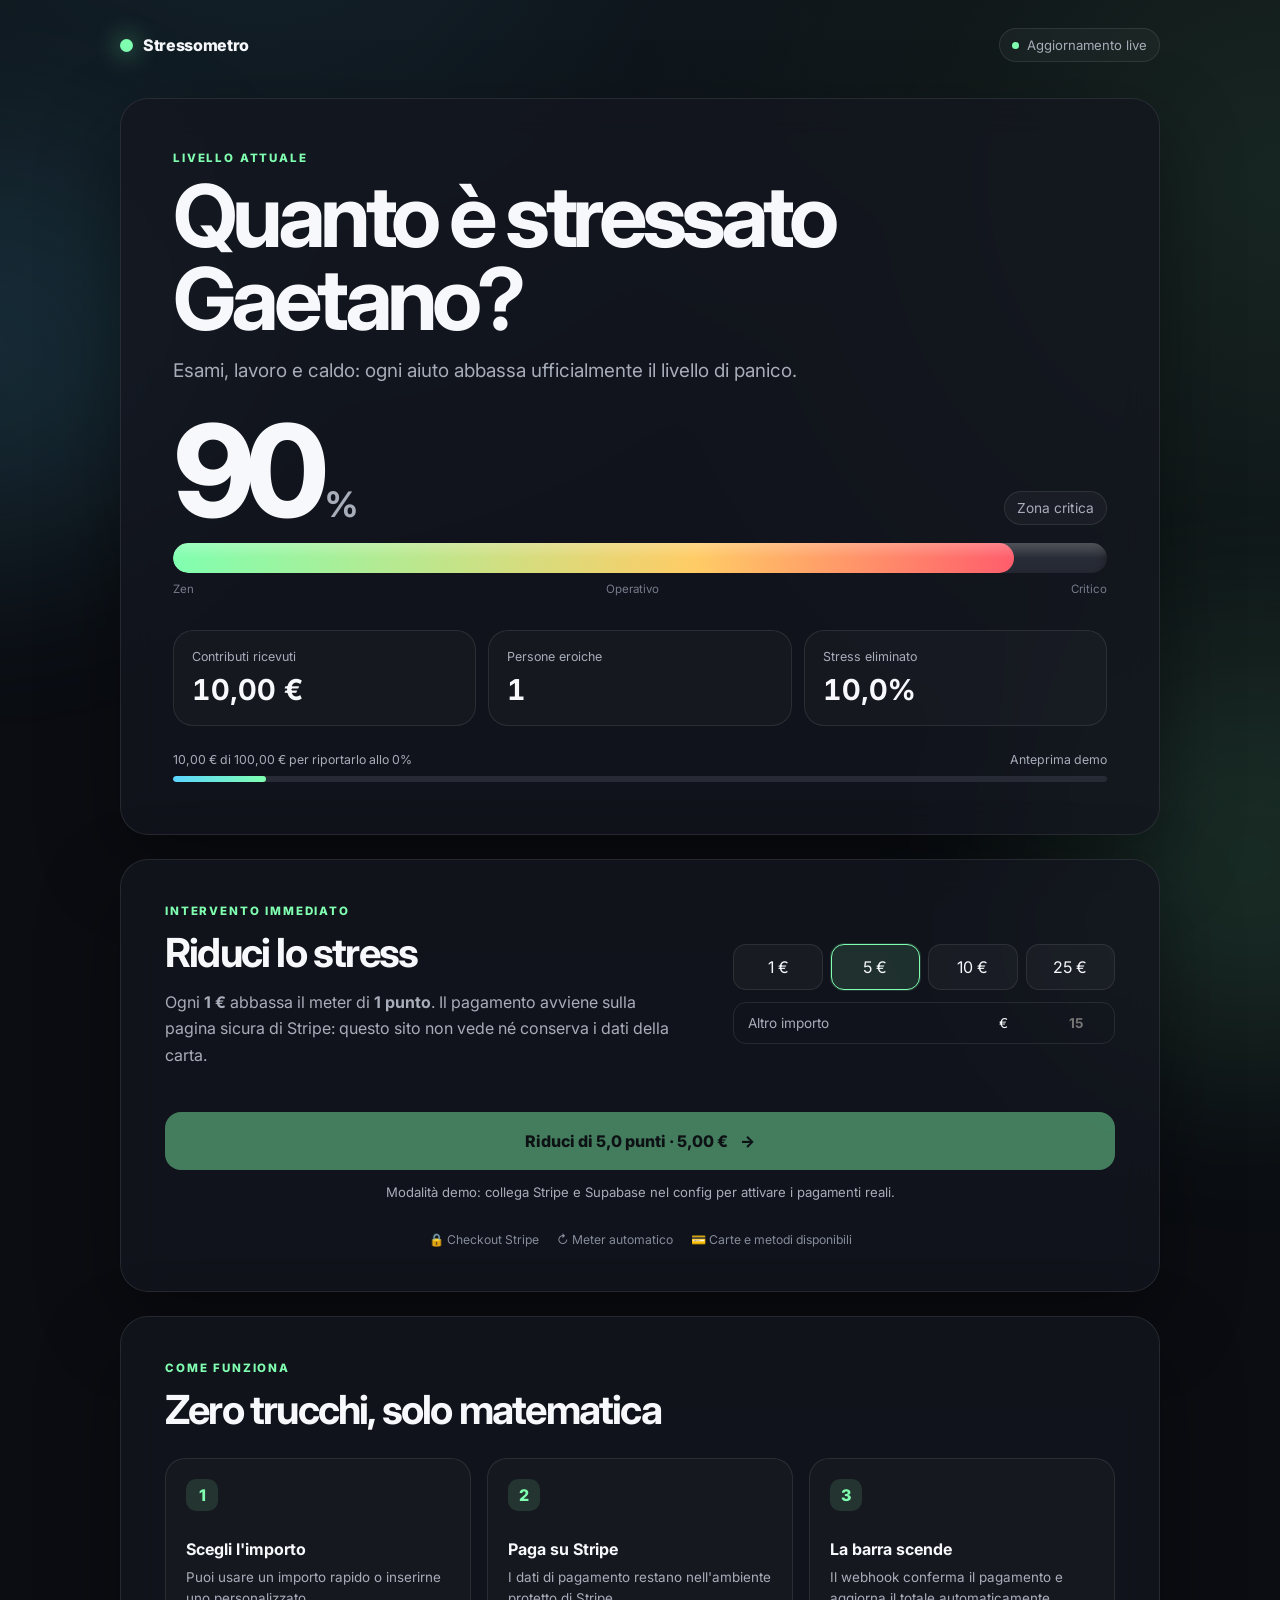
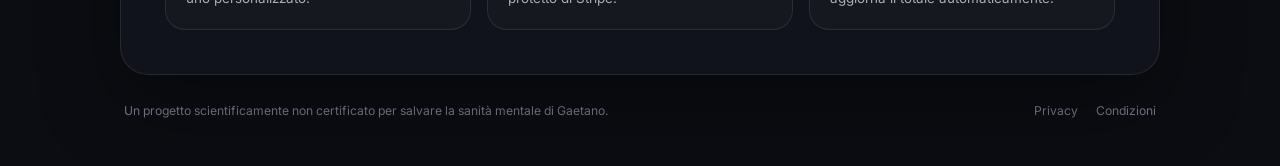
==== index.html @ 4b4e383a "Add files via upload" ====
<!doctype html>
<html lang="it">
<head>
  <meta charset="utf-8">
  <meta name="viewport" content="width=device-width, initial-scale=1">
  <meta name="theme-color" content="#11131a">
  <meta name="description" content="Lo stressometro di Gaetano: ogni contributo abbassa il livello di stress.">
  <title>Stressometro di Gaetano</title>
  <link rel="icon" href="assets/favicon.svg" type="image/svg+xml">
  <link rel="preconnect" href="https://fonts.googleapis.com">
  <link rel="preconnect" href="https://fonts.gstatic.com" crossorigin>
  <link href="https://fonts.googleapis.com/css2?family=Inter:wght@400;500;600;700;800&display=swap" rel="stylesheet">
  <link rel="stylesheet" href="styles.css">
  <script src="config.js"></script>
  <script src="app.js" defer></script>
</head>
<body>
  <div class="background-orb orb-one" aria-hidden="true"></div>
  <div class="background-orb orb-two" aria-hidden="true"></div>

  <main class="page-shell">
    <header class="hero">
      <a class="brand" href="./" aria-label="Torna alla pagina principale">
        <span class="brand-dot" aria-hidden="true"></span>
        <span>Stressometro</span>
      </a>
      <span class="live-pill"><span class="live-dot" aria-hidden="true"></span> Aggiornamento live</span>
    </header>

    <section class="meter-card" aria-labelledby="page-title">
      <div class="meter-copy">
        <p class="eyebrow">Livello attuale</p>
        <h1 id="page-title">Quanto è stressato <span id="owner-name">Gaetano</span>?</h1>
        <p id="message" class="lead">Situazione sotto osservazione.</p>
      </div>

      <div class="meter-value-row">
        <div class="meter-number-wrap">
          <span id="stress-value" class="meter-number">--</span><span class="meter-unit">%</span>
        </div>
        <span id="stress-label" class="stress-label">Caricamento…</span>
      </div>

      <div class="meter-track" role="progressbar" aria-label="Livello di stress" aria-valuemin="0" aria-valuemax="100" aria-valuenow="0">
        <div id="meter-fill" class="meter-fill"></div>
        <div class="meter-gloss" aria-hidden="true"></div>
      </div>

      <div class="meter-scale" aria-hidden="true">
        <span>Zen</span>
        <span>Operativo</span>
        <span>Critico</span>
      </div>

      <div class="stats-grid">
        <article class="stat-box">
          <span class="stat-label">Contributi ricevuti</span>
          <strong id="total-donated">€0,00</strong>
        </article>
        <article class="stat-box">
          <span class="stat-label">Persone eroiche</span>
          <strong id="donation-count">0</strong>
        </article>
        <article class="stat-box">
          <span class="stat-label">Stress eliminato</span>
          <strong id="stress-removed">0%</strong>
        </article>
      </div>

      <div class="goal-area">
        <div class="goal-copy">
          <span id="goal-copy">€0,00 di €100,00 per riportarlo allo 0%</span>
          <span id="last-updated">In attesa dei dati…</span>
        </div>
        <div class="goal-track" aria-hidden="true"><div id="goal-fill" class="goal-fill"></div></div>
      </div>
    </section>

    <section class="donation-card" aria-labelledby="donation-title">
      <div>
        <p class="eyebrow">Intervento immediato</p>
        <h2 id="donation-title">Riduci lo stress</h2>
        <p class="donation-explanation">
          Ogni <strong id="ratio-copy">1 €</strong> abbassa il meter di <strong>1 punto</strong>. Il pagamento avviene sulla pagina sicura di Stripe: questo sito non vede né conserva i dati della carta.
        </p>
      </div>

      <div class="amount-selector" aria-label="Scegli l'importo">
        <div id="preset-buttons" class="preset-buttons"></div>
        <label class="custom-amount">
          <span>Altro importo</span>
          <span class="input-wrap">
            <span aria-hidden="true">€</span>
            <input id="custom-amount" type="number" inputmode="decimal" min="1" step="0.50" placeholder="15">
          </span>
        </label>
      </div>

      <button id="donate-button" class="donate-button" type="button" disabled>
        <span id="donate-button-label">Dona con Stripe</span>
        <span aria-hidden="true">→</span>
      </button>
      <p id="payment-status" class="payment-status" role="status" aria-live="polite"></p>

      <div class="trust-row" aria-label="Informazioni sul pagamento">
        <span>🔒 Checkout Stripe</span>
        <span>↻ Meter automatico</span>
        <span>💳 Carte e metodi disponibili</span>
      </div>
    </section>

    <section class="how-card" aria-labelledby="how-title">
      <p class="eyebrow">Come funziona</p>
      <h2 id="how-title">Zero trucchi, solo matematica</h2>
      <div class="steps">
        <article><span>1</span><h3>Scegli l'importo</h3><p>Puoi usare un importo rapido o inserirne uno personalizzato.</p></article>
        <article><span>2</span><h3>Paga su Stripe</h3><p>I dati di pagamento restano nell'ambiente protetto di Stripe.</p></article>
        <article><span>3</span><h3>La barra scende</h3><p>Il webhook conferma il pagamento e aggiorna il totale automaticamente.</p></article>
      </div>
    </section>

    <footer>
      <p>Un progetto scientificamente non certificato per salvare la sanità mentale di <span id="footer-owner">Gaetano</span>.</p>
      <nav aria-label="Link legali">
        <a href="privacy.html">Privacy</a>
        <a href="terms.html">Condizioni</a>
      </nav>
    </footer>
  </main>

  <div id="toast" class="toast" role="status" aria-live="polite" hidden></div>
</body>
</html>
---- styles.css ----
:root {
  --bg: #0b0d12;
  --surface: rgba(20, 23, 31, 0.78);
  --surface-strong: #151821;
  --border: rgba(255, 255, 255, 0.09);
  --text: #f7f8fb;
  --muted: #a8adba;
  --accent: #80ffb0;
  --accent-2: #5bd5ff;
  --danger: #ff5d6c;
  --warning: #ffcc66;
  --radius-xl: 28px;
  --radius-lg: 20px;
  --shadow: 0 30px 80px rgba(0, 0, 0, 0.35);
  font-family: Inter, system-ui, -apple-system, BlinkMacSystemFont, "Segoe UI", sans-serif;
  color-scheme: dark;
}

* { box-sizing: border-box; }
html { scroll-behavior: smooth; }
body {
  margin: 0;
  min-height: 100vh;
  overflow-x: hidden;
  color: var(--text);
  background:
    radial-gradient(circle at 20% -10%, rgba(91, 213, 255, 0.11), transparent 34%),
    radial-gradient(circle at 100% 10%, rgba(128, 255, 176, 0.10), transparent 32%),
    var(--bg);
}
button, input { font: inherit; }
a { color: inherit; }

.background-orb {
  position: fixed;
  width: 420px;
  height: 420px;
  border-radius: 50%;
  filter: blur(100px);
  opacity: 0.13;
  pointer-events: none;
}
.orb-one { top: 16%; left: -220px; background: #5bd5ff; }
.orb-two { bottom: -170px; right: -180px; background: #80ffb0; }

.page-shell { width: min(1040px, calc(100% - 32px)); margin: 0 auto; padding: 28px 0 48px; }
.hero { display: flex; align-items: center; justify-content: space-between; margin-bottom: 36px; }
.brand { display: inline-flex; align-items: center; gap: 10px; text-decoration: none; font-weight: 800; letter-spacing: -0.02em; }
.brand-dot { width: 13px; height: 13px; border-radius: 50%; background: var(--accent); box-shadow: 0 0 24px rgba(128, 255, 176, 0.85); }
.live-pill { display: inline-flex; align-items: center; gap: 8px; padding: 8px 12px; border: 1px solid var(--border); border-radius: 999px; color: var(--muted); background: rgba(255,255,255,.035); font-size: .82rem; }
.live-dot { width: 7px; height: 7px; border-radius: 50%; background: var(--accent); animation: pulse 1.8s infinite; }

.meter-card, .donation-card, .how-card {
  border: 1px solid var(--border);
  border-radius: var(--radius-xl);
  background: var(--surface);
  backdrop-filter: blur(18px);
  box-shadow: var(--shadow);
}
.meter-card { padding: clamp(24px, 5vw, 52px); }
.meter-copy { max-width: 720px; }
.eyebrow { margin: 0 0 10px; color: var(--accent); text-transform: uppercase; letter-spacing: .16em; font-size: .72rem; font-weight: 800; }
h1, h2, h3, p { margin-top: 0; }
h1 { margin-bottom: 14px; font-size: clamp(2.25rem, 7vw, 5.4rem); line-height: .96; letter-spacing: -.065em; }
h2 { margin-bottom: 12px; font-size: clamp(1.65rem, 4vw, 2.5rem); letter-spacing: -.045em; }
.lead { margin-bottom: 34px; max-width: 680px; color: var(--muted); font-size: clamp(1rem, 2vw, 1.18rem); line-height: 1.65; }
.meter-value-row { display: flex; align-items: flex-end; justify-content: space-between; gap: 20px; margin-bottom: 18px; }
.meter-number-wrap { display: flex; align-items: baseline; }
.meter-number { font-size: clamp(4rem, 15vw, 8rem); font-weight: 800; line-height: .8; letter-spacing: -.08em; font-variant-numeric: tabular-nums; }
.meter-unit { margin-left: 6px; color: var(--muted); font-size: clamp(1.4rem, 4vw, 2.2rem); font-weight: 700; }
.stress-label { padding: 8px 12px; border: 1px solid var(--border); border-radius: 999px; background: rgba(255,255,255,.035); color: var(--muted); font-size: .86rem; white-space: nowrap; }
.meter-track { position: relative; height: 30px; overflow: hidden; border-radius: 999px; background: #272b35; box-shadow: inset 0 2px 8px rgba(0,0,0,.35); }
.meter-fill { width: 0%; height: 100%; border-radius: inherit; background: linear-gradient(90deg, var(--accent), var(--warning) 62%, var(--danger)); transition: width 1.1s cubic-bezier(.2,.85,.2,1); }
.meter-gloss { position: absolute; inset: 0; background: linear-gradient(180deg, rgba(255,255,255,.22), transparent 50%); pointer-events: none; }
.meter-scale { display: flex; justify-content: space-between; margin-top: 9px; color: #747b8b; font-size: .72rem; }
.stats-grid { display: grid; grid-template-columns: repeat(3, 1fr); gap: 12px; margin-top: 34px; }
.stat-box { padding: 18px; border: 1px solid var(--border); border-radius: var(--radius-lg); background: rgba(255,255,255,.025); }
.stat-label { display: block; margin-bottom: 8px; color: var(--muted); font-size: .78rem; }
.stat-box strong { font-size: clamp(1.3rem, 4vw, 1.8rem); font-variant-numeric: tabular-nums; }
.goal-area { margin-top: 26px; }
.goal-copy { display: flex; justify-content: space-between; gap: 16px; margin-bottom: 9px; color: var(--muted); font-size: .77rem; }
.goal-track { height: 6px; overflow: hidden; border-radius: 99px; background: #272b35; }
.goal-fill { height: 100%; width: 0; border-radius: inherit; background: linear-gradient(90deg, var(--accent-2), var(--accent)); transition: width 1s ease; }

.donation-card { display: grid; grid-template-columns: 1.15fr .85fr; gap: 28px 52px; margin-top: 24px; padding: clamp(24px, 5vw, 44px); }
.donation-explanation { max-width: 620px; color: var(--muted); line-height: 1.65; }
.amount-selector { align-self: center; }
.preset-buttons { display: grid; grid-template-columns: repeat(4, 1fr); gap: 8px; margin-bottom: 12px; }
.amount-button { min-height: 46px; border: 1px solid var(--border); border-radius: 13px; background: rgba(255,255,255,.035); color: var(--text); cursor: pointer; transition: transform .2s, border-color .2s, background .2s; }
.amount-button:hover { transform: translateY(-2px); border-color: rgba(128,255,176,.4); }
.amount-button.active { border-color: var(--accent); background: rgba(128,255,176,.12); box-shadow: 0 0 0 1px rgba(128,255,176,.15); }
.custom-amount { display: flex; align-items: center; justify-content: space-between; gap: 16px; padding: 11px 14px; border: 1px solid var(--border); border-radius: 13px; color: var(--muted); font-size: .85rem; }
.input-wrap { display: flex; align-items: center; gap: 4px; color: var(--text); }
.custom-amount input { width: 88px; border: 0; outline: 0; background: transparent; color: var(--text); text-align: right; font-weight: 700; }
.donate-button { grid-column: 1 / -1; display: flex; align-items: center; justify-content: center; gap: 12px; min-height: 58px; border: 0; border-radius: 16px; background: var(--accent); color: #09110d; font-weight: 800; font-size: 1rem; cursor: pointer; box-shadow: 0 12px 36px rgba(128,255,176,.18); transition: transform .2s, opacity .2s; }
.donate-button:hover:not(:disabled) { transform: translateY(-2px); }
.donate-button:disabled { cursor: not-allowed; opacity: .45; box-shadow: none; }
.payment-status { grid-column: 1 / -1; min-height: 20px; margin: -14px 0 0; color: var(--muted); font-size: .82rem; text-align: center; }
.trust-row { grid-column: 1 / -1; display: flex; justify-content: center; flex-wrap: wrap; gap: 18px; color: #858c9a; font-size: .76rem; }

.how-card { margin-top: 24px; padding: clamp(24px, 5vw, 44px); }
.steps { display: grid; grid-template-columns: repeat(3, 1fr); gap: 16px; margin-top: 24px; }
.steps article { padding: 20px; border: 1px solid var(--border); border-radius: var(--radius-lg); background: rgba(255,255,255,.025); }
.steps article > span { display: grid; place-items: center; width: 32px; height: 32px; margin-bottom: 28px; border-radius: 10px; background: rgba(128,255,176,.12); color: var(--accent); font-weight: 800; }
.steps h3 { margin-bottom: 8px; font-size: 1rem; }
.steps p { margin-bottom: 0; color: var(--muted); font-size: .84rem; line-height: 1.55; }
footer { display: flex; justify-content: space-between; gap: 20px; padding: 28px 4px 0; color: #747b8b; font-size: .76rem; }
footer p { margin: 0; }
footer nav { display: flex; gap: 18px; }
footer a { text-decoration: none; }
footer a:hover { color: var(--text); }
.toast { position: fixed; right: 22px; bottom: 22px; z-index: 10; max-width: 360px; padding: 15px 18px; border: 1px solid rgba(128,255,176,.3); border-radius: 14px; background: #171b23; box-shadow: var(--shadow); color: var(--text); font-size: .88rem; }

.legal-page { width: min(760px, calc(100% - 32px)); margin: 0 auto; padding: 50px 0; }
.legal-page .back-link { display: inline-block; margin-bottom: 34px; color: var(--accent); text-decoration: none; }
.legal-page h1 { font-size: clamp(2.2rem, 8vw, 4.5rem); }
.legal-page h2 { margin-top: 34px; font-size: 1.35rem; }
.legal-page p, .legal-page li { color: var(--muted); line-height: 1.7; }
.legal-note { padding: 16px; border: 1px solid rgba(255,204,102,.25); border-radius: 14px; background: rgba(255,204,102,.06); }

@keyframes pulse { 0%,100% { opacity: 1; box-shadow: 0 0 0 0 rgba(128,255,176,.3); } 50% { opacity: .55; box-shadow: 0 0 0 6px rgba(128,255,176,0); } }
@media (prefers-reduced-motion: reduce) { *, *::before, *::after { scroll-behavior: auto !important; animation-duration: .01ms !important; animation-iteration-count: 1 !important; transition-duration: .01ms !important; } }
@media (max-width: 760px) {
  .page-shell { width: min(100% - 20px, 1040px); padding-top: 18px; }
  .hero { margin-bottom: 20px; }
  .meter-card, .donation-card, .how-card { border-radius: 22px; }
  .meter-value-row { align-items: flex-start; flex-direction: column; }
  .stats-grid, .steps { grid-template-columns: 1fr; }
  .donation-card { grid-template-columns: 1fr; gap: 22px; }
  .goal-copy { flex-direction: column; gap: 4px; }
  footer { flex-direction: column; }
}
@media (max-width: 430px) {
  .live-pill { font-size: 0; }
  .live-pill::after { content: "Live"; font-size: .78rem; }
  .preset-buttons { grid-template-columns: repeat(2, 1fr); }
}
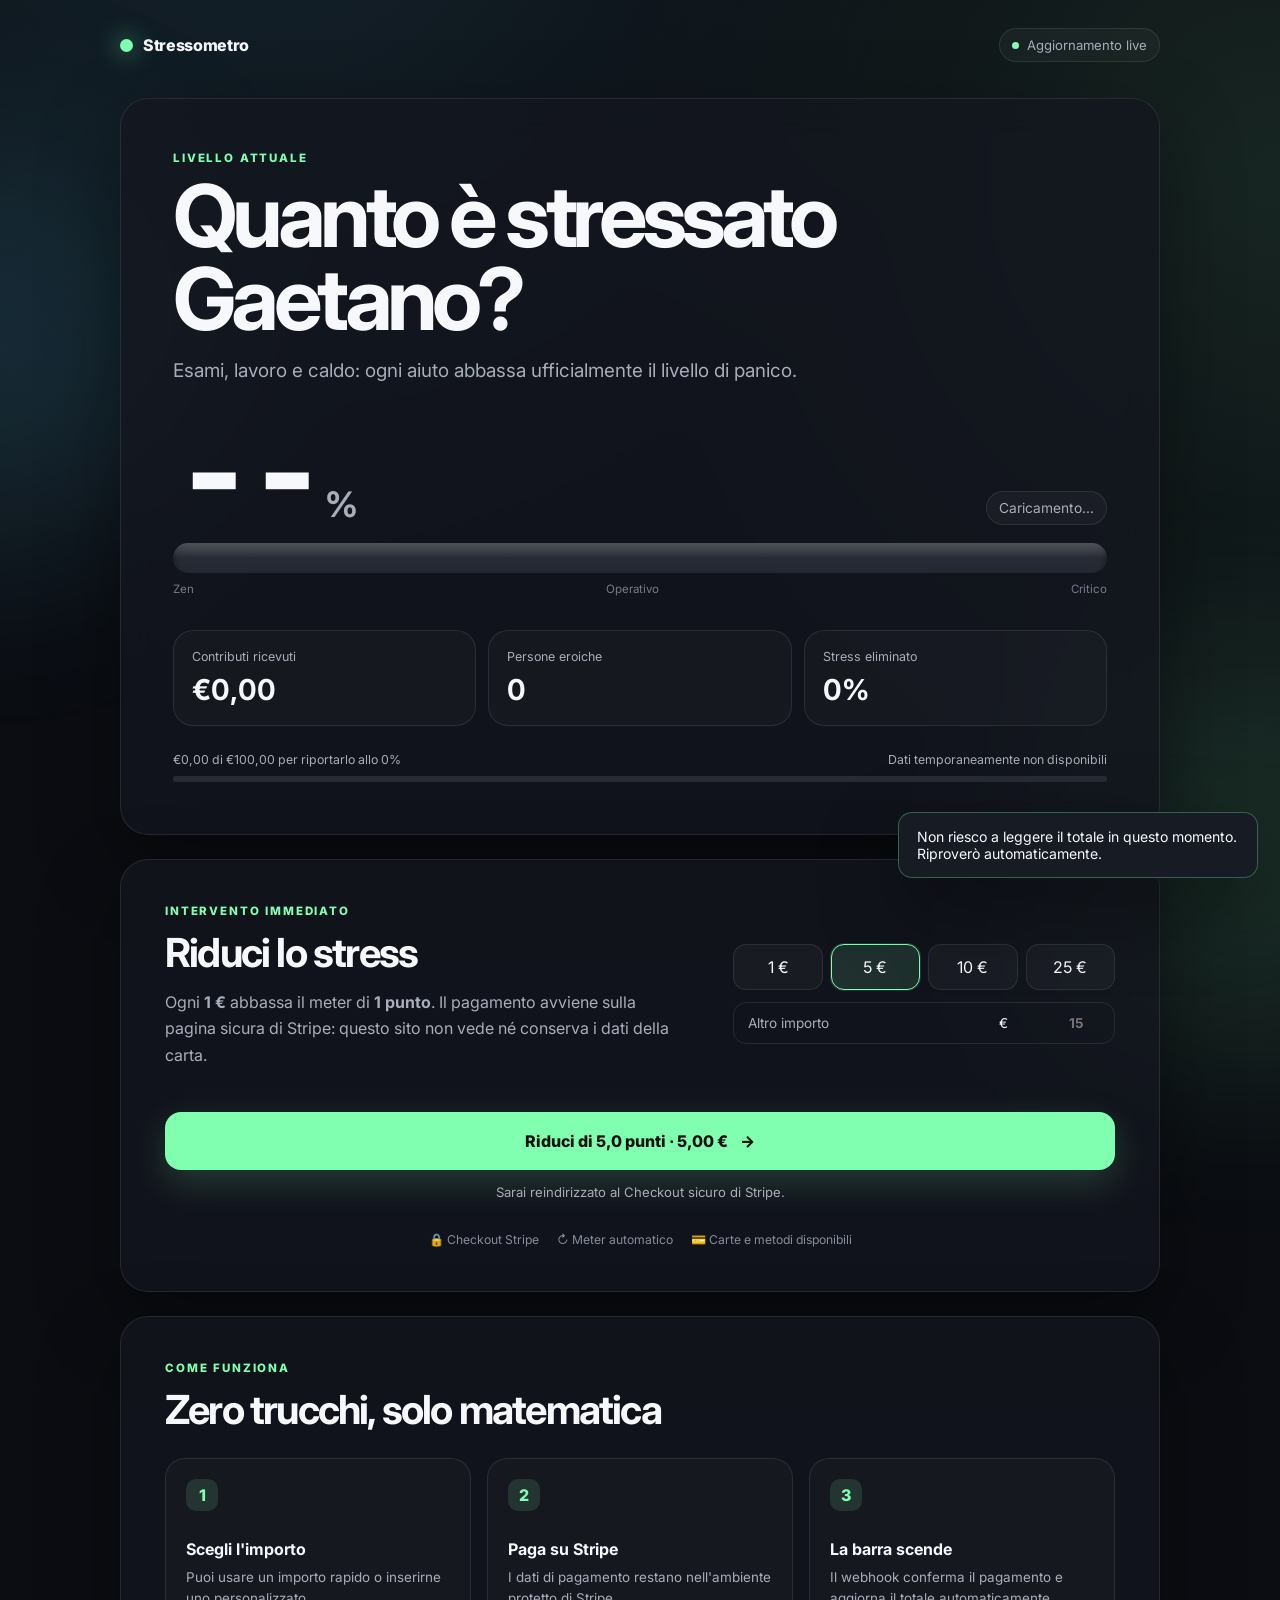
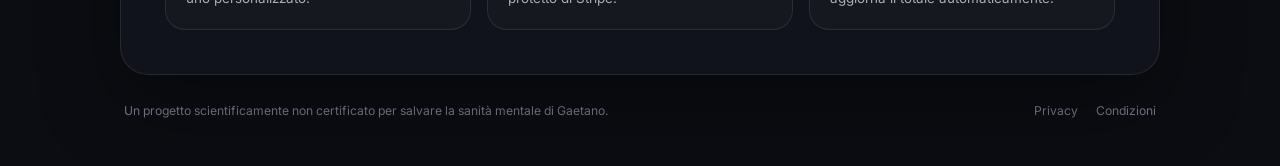
==== commit caa12c04: "Add versioning to script tags in index.html Updated script tags to include versioning for cache bust" ====
--- a/index.html
+++ b/index.html
@@ -11,9 +11,8 @@
   <link rel="preconnect" href="https://fonts.gstatic.com" crossorigin>
   <link href="https://fonts.googleapis.com/css2?family=Inter:wght@400;500;600;700;800&display=swap" rel="stylesheet">
   <link rel="stylesheet" href="styles.css">
-  <script src="config.js"></script>
-  <script src="app.js" defer></script>
-</head>
+  <script src="config.js?v=2"></script>
+  <script src="app.js?v=2" defer></script>
 <body>
   <div class="background-orb orb-one" aria-hidden="true"></div>
   <div class="background-orb orb-two" aria-hidden="true"></div>
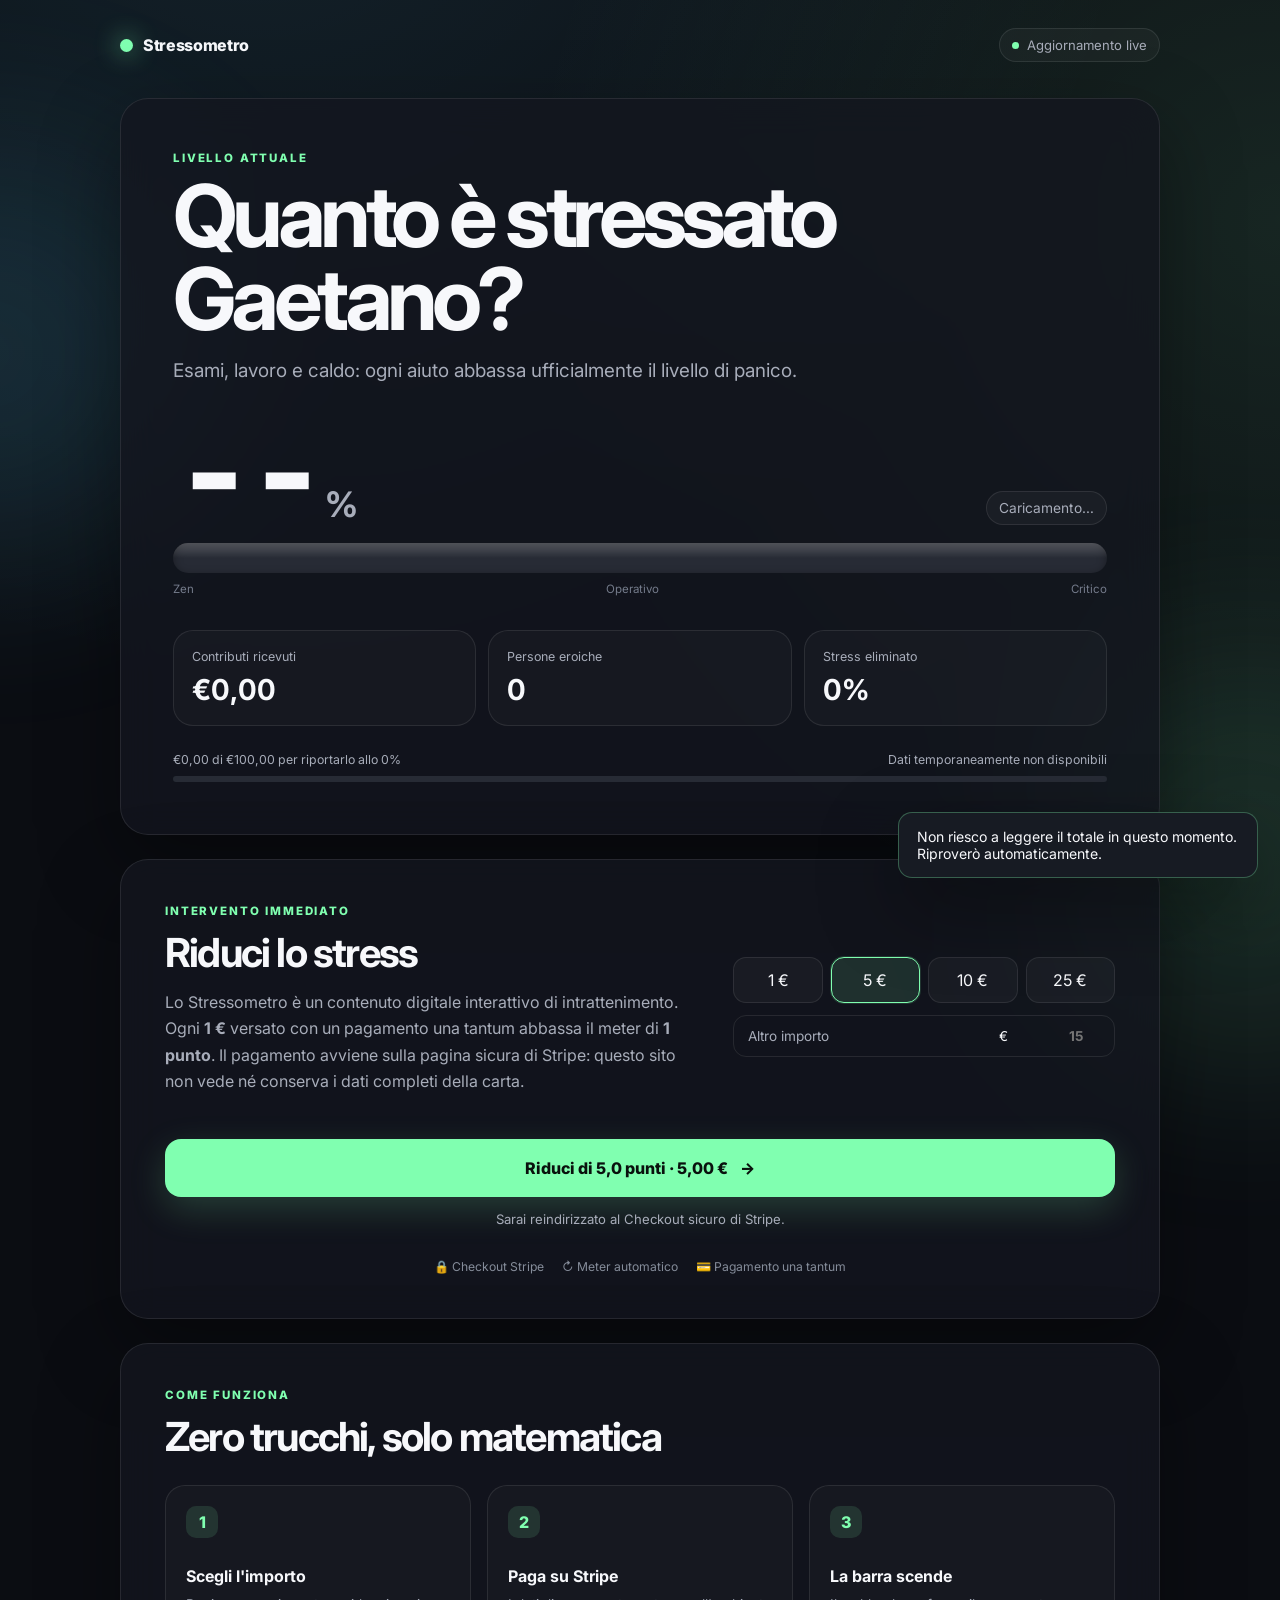
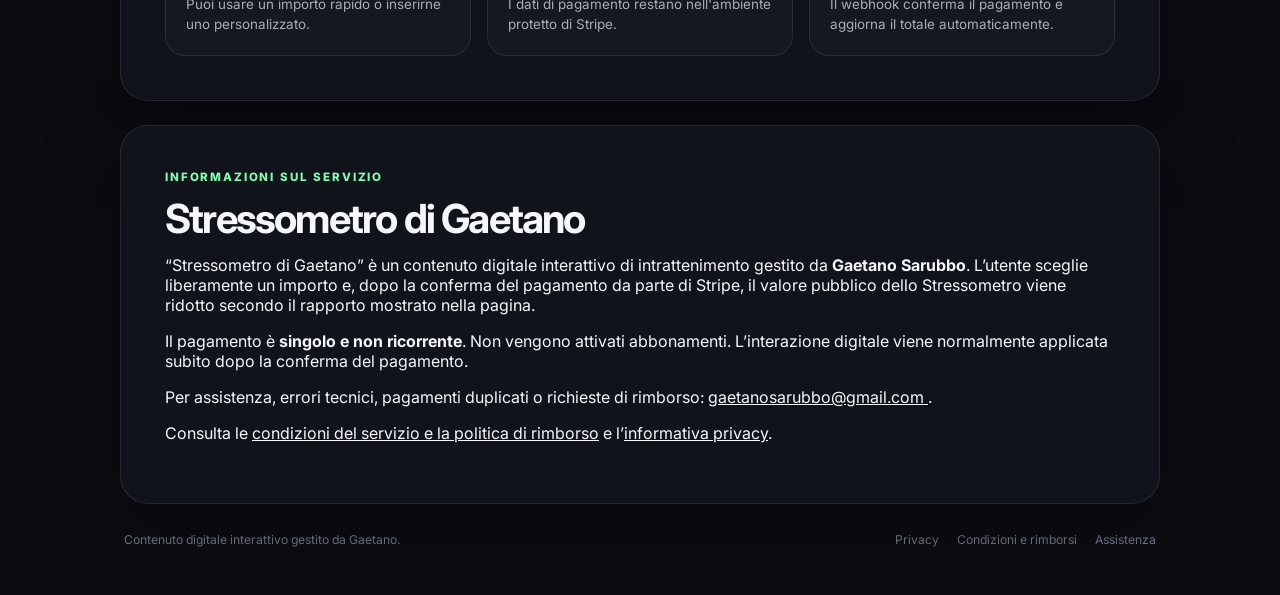
==== commit 88d40591: "Add files via upload" ====
--- a/index.html
+++ b/index.html
@@ -4,15 +4,25 @@
   <meta charset="utf-8">
   <meta name="viewport" content="width=device-width, initial-scale=1">
   <meta name="theme-color" content="#11131a">
-  <meta name="description" content="Lo stressometro di Gaetano: ogni contributo abbassa il livello di stress.">
+  <meta
+    name="description"
+    content="Stressometro di Gaetano: contenuto digitale interattivo in cui ogni contributo una tantum riduce il livello pubblico di stress."
+  >
   <title>Stressometro di Gaetano</title>
+
   <link rel="icon" href="assets/favicon.svg" type="image/svg+xml">
   <link rel="preconnect" href="https://fonts.googleapis.com">
   <link rel="preconnect" href="https://fonts.gstatic.com" crossorigin>
-  <link href="https://fonts.googleapis.com/css2?family=Inter:wght@400;500;600;700;800&display=swap" rel="stylesheet">
+  <link
+    href="https://fonts.googleapis.com/css2?family=Inter:wght@400;500;600;700;800&display=swap"
+    rel="stylesheet"
+  >
   <link rel="stylesheet" href="styles.css">
-  <script src="config.js?v=2"></script>
-  <script src="app.js?v=2" defer></script>
+
+  <script src="config.js?v=3"></script>
+  <script src="app.js?v=3" defer></script>
+</head>
+
 <body>
   <div class="background-orb orb-one" aria-hidden="true"></div>
   <div class="background-orb orb-two" aria-hidden="true"></div>
@@ -23,24 +33,38 @@
         <span class="brand-dot" aria-hidden="true"></span>
         <span>Stressometro</span>
       </a>
-      <span class="live-pill"><span class="live-dot" aria-hidden="true"></span> Aggiornamento live</span>
+
+      <span class="live-pill">
+        <span class="live-dot" aria-hidden="true"></span>
+        Aggiornamento live
+      </span>
     </header>
 
     <section class="meter-card" aria-labelledby="page-title">
       <div class="meter-copy">
         <p class="eyebrow">Livello attuale</p>
-        <h1 id="page-title">Quanto è stressato <span id="owner-name">Gaetano</span>?</h1>
+        <h1 id="page-title">
+          Quanto è stressato <span id="owner-name">Gaetano</span>?
+        </h1>
         <p id="message" class="lead">Situazione sotto osservazione.</p>
       </div>
 
       <div class="meter-value-row">
         <div class="meter-number-wrap">
-          <span id="stress-value" class="meter-number">--</span><span class="meter-unit">%</span>
+          <span id="stress-value" class="meter-number">--</span>
+          <span class="meter-unit">%</span>
         </div>
         <span id="stress-label" class="stress-label">Caricamento…</span>
       </div>
 
-      <div class="meter-track" role="progressbar" aria-label="Livello di stress" aria-valuemin="0" aria-valuemax="100" aria-valuenow="0">
+      <div
+        class="meter-track"
+        role="progressbar"
+        aria-label="Livello di stress"
+        aria-valuemin="0"
+        aria-valuemax="100"
+        aria-valuenow="0"
+      >
         <div id="meter-fill" class="meter-fill"></div>
         <div class="meter-gloss" aria-hidden="true"></div>
       </div>
@@ -56,10 +80,12 @@
           <span class="stat-label">Contributi ricevuti</span>
           <strong id="total-donated">€0,00</strong>
         </article>
+
         <article class="stat-box">
           <span class="stat-label">Persone eroiche</span>
           <strong id="donation-count">0</strong>
         </article>
+
         <article class="stat-box">
           <span class="stat-label">Stress eliminato</span>
           <strong id="stress-removed">0%</strong>
@@ -71,7 +97,10 @@
           <span id="goal-copy">€0,00 di €100,00 per riportarlo allo 0%</span>
           <span id="last-updated">In attesa dei dati…</span>
         </div>
-        <div class="goal-track" aria-hidden="true"><div id="goal-fill" class="goal-fill"></div></div>
+
+        <div class="goal-track" aria-hidden="true">
+          <div id="goal-fill" class="goal-fill"></div>
+        </div>
       </div>
     </section>
 
@@ -79,54 +108,135 @@
       <div>
         <p class="eyebrow">Intervento immediato</p>
         <h2 id="donation-title">Riduci lo stress</h2>
+
         <p class="donation-explanation">
-          Ogni <strong id="ratio-copy">1 €</strong> abbassa il meter di <strong>1 punto</strong>. Il pagamento avviene sulla pagina sicura di Stripe: questo sito non vede né conserva i dati della carta.
+          Lo Stressometro è un contenuto digitale interattivo di intrattenimento.
+          Ogni <strong id="ratio-copy">1 €</strong> versato con un pagamento una
+          tantum abbassa il meter di <strong>1 punto</strong>. Il pagamento avviene
+          sulla pagina sicura di Stripe: questo sito non vede né conserva i dati
+          completi della carta.
         </p>
       </div>
 
       <div class="amount-selector" aria-label="Scegli l'importo">
         <div id="preset-buttons" class="preset-buttons"></div>
+
         <label class="custom-amount">
           <span>Altro importo</span>
           <span class="input-wrap">
             <span aria-hidden="true">€</span>
-            <input id="custom-amount" type="number" inputmode="decimal" min="1" step="0.50" placeholder="15">
+            <input
+              id="custom-amount"
+              type="number"
+              inputmode="decimal"
+              min="1"
+              step="0.50"
+              placeholder="15"
+            >
           </span>
         </label>
       </div>
 
       <button id="donate-button" class="donate-button" type="button" disabled>
-        <span id="donate-button-label">Dona con Stripe</span>
+        <span id="donate-button-label">Contribuisci con Stripe</span>
         <span aria-hidden="true">→</span>
       </button>
-      <p id="payment-status" class="payment-status" role="status" aria-live="polite"></p>
+
+      <p
+        id="payment-status"
+        class="payment-status"
+        role="status"
+        aria-live="polite"
+      ></p>
 
       <div class="trust-row" aria-label="Informazioni sul pagamento">
         <span>🔒 Checkout Stripe</span>
         <span>↻ Meter automatico</span>
-        <span>💳 Carte e metodi disponibili</span>
+        <span>💳 Pagamento una tantum</span>
       </div>
     </section>
 
     <section class="how-card" aria-labelledby="how-title">
       <p class="eyebrow">Come funziona</p>
       <h2 id="how-title">Zero trucchi, solo matematica</h2>
+
       <div class="steps">
-        <article><span>1</span><h3>Scegli l'importo</h3><p>Puoi usare un importo rapido o inserirne uno personalizzato.</p></article>
-        <article><span>2</span><h3>Paga su Stripe</h3><p>I dati di pagamento restano nell'ambiente protetto di Stripe.</p></article>
-        <article><span>3</span><h3>La barra scende</h3><p>Il webhook conferma il pagamento e aggiorna il totale automaticamente.</p></article>
-      </div>
+        <article>
+          <span>1</span>
+          <h3>Scegli l'importo</h3>
+          <p>Puoi usare un importo rapido o inserirne uno personalizzato.</p>
+        </article>
+
+        <article>
+          <span>2</span>
+          <h3>Paga su Stripe</h3>
+          <p>I dati di pagamento restano nell'ambiente protetto di Stripe.</p>
+        </article>
+
+        <article>
+          <span>3</span>
+          <h3>La barra scende</h3>
+          <p>
+            Il webhook conferma il pagamento e aggiorna il totale
+            automaticamente.
+          </p>
+        </article>
+      </div>
+    </section>
+
+    <section class="how-card" aria-labelledby="business-title">
+      <p class="eyebrow">Informazioni sul servizio</p>
+      <h2 id="business-title">Stressometro di Gaetano</h2>
+
+      <p>
+        “Stressometro di Gaetano” è un contenuto digitale interattivo di
+        intrattenimento gestito da <strong>Gaetano Sarubbo</strong>. L’utente
+        sceglie liberamente un importo e, dopo la conferma del pagamento da
+        parte di Stripe, il valore pubblico dello Stressometro viene ridotto
+        secondo il rapporto mostrato nella pagina.
+      </p>
+
+      <p>
+        Il pagamento è <strong>singolo e non ricorrente</strong>. Non vengono
+        attivati abbonamenti. L’interazione digitale viene normalmente applicata
+        subito dopo la conferma del pagamento.
+      </p>
+
+      <p>
+        Per assistenza, errori tecnici, pagamenti duplicati o richieste di
+        rimborso:
+        <a href="mailto:gaetanosarubbo@gmail.com">
+          gaetanosarubbo@gmail.com
+        </a>.
+      </p>
+
+      <p>
+        Consulta le
+        <a href="terms.html">condizioni del servizio e la politica di rimborso</a>
+        e l’<a href="privacy.html">informativa privacy</a>.
+      </p>
     </section>
 
     <footer>
-      <p>Un progetto scientificamente non certificato per salvare la sanità mentale di <span id="footer-owner">Gaetano</span>.</p>
+      <p>
+        Contenuto digitale interattivo gestito da
+        <span id="footer-owner">Gaetano</span>.
+      </p>
+
       <nav aria-label="Link legali">
         <a href="privacy.html">Privacy</a>
-        <a href="terms.html">Condizioni</a>
+        <a href="terms.html">Condizioni e rimborsi</a>
+        <a href="mailto:gaetanosarubbo@gmail.com">Assistenza</a>
       </nav>
     </footer>
   </main>
 
-  <div id="toast" class="toast" role="status" aria-live="polite" hidden></div>
+  <div
+    id="toast"
+    class="toast"
+    role="status"
+    aria-live="polite"
+    hidden
+  ></div>
 </body>
 </html>
